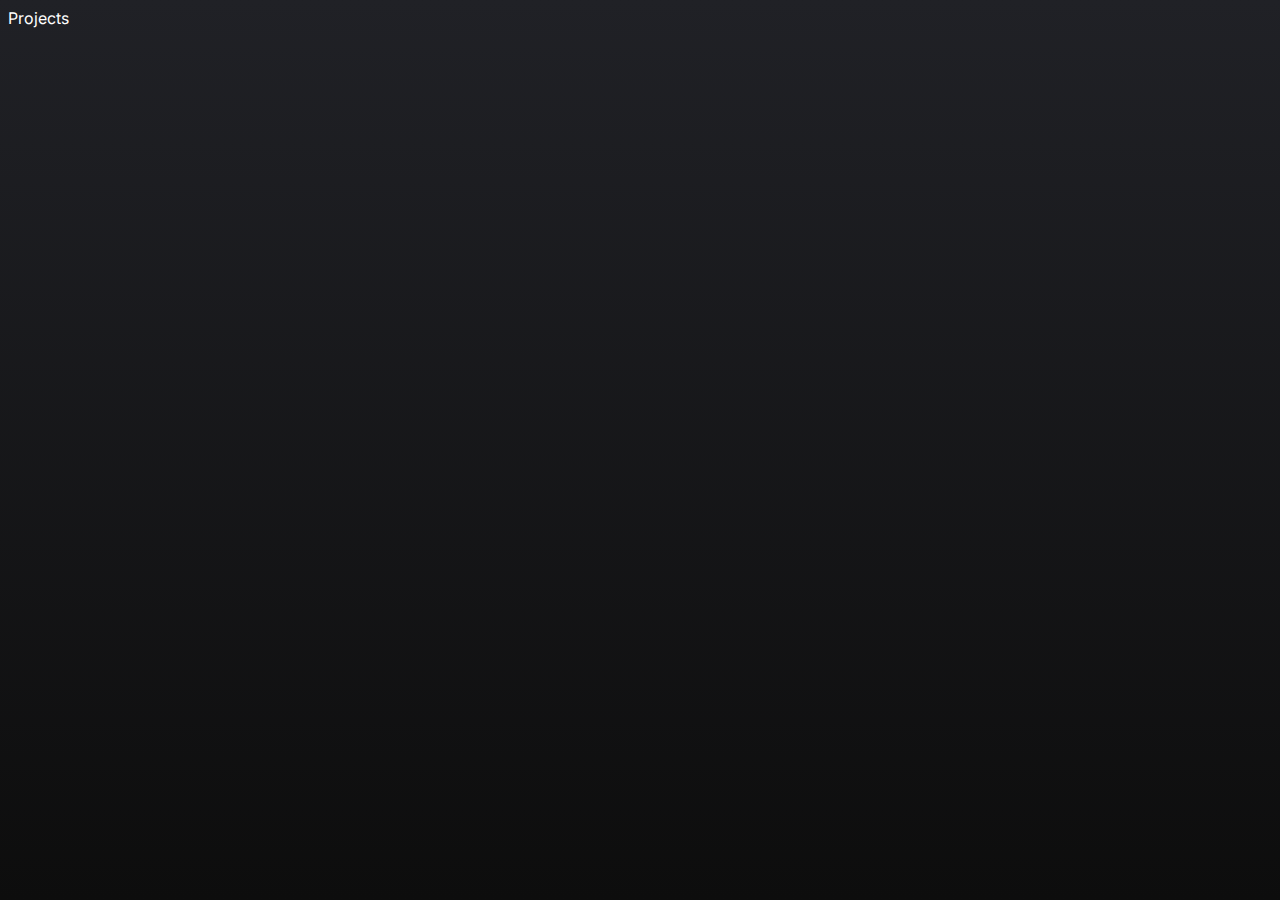
==== pages/projects.html @ bb96f9b8 ":sparkles: Add structure for the pages" ====
<html>

<head>
    <title>Pierre-Amaury Laforcade - Portfolio</title>
    <meta charset="UTF-8">
    <meta name="viewport" content="width=device-width, initial-scale=1.0">
    <meta name="description" content="Pierre-Amaury Laforcade's Portfolio">
    <meta name="keywords"
        content="portfolio, software development, programming, product management, data analysis, data science">
    <meta name="author" content="Pierre-Amaury Laforcade">

    <link rel="stylesheet" href="../css/main.css">
    <link rel="stylesheet" href="../css/projects.css">
    <link rel="icon" type="image/x-icon" href="../favicon.ico">

    <link rel="preconnect" href="https://fonts.googleapis.com">
    <link rel="preconnect" href="https://fonts.gstatic.com" crossorigin>
    <link href="https://fonts.googleapis.com/css2?family=Inter:wght@400;500;600;700&display=swap" rel="stylesheet">
</head>

<body>
    Projects
</body>

</html>
---- css/main.css ----
body {
    font-family: Inter, sans-serif;
    background: linear-gradient(#202126, #0D0D0D);
    color: #FFFFFF;
}

.main-header {
    display: flex;
    justify-content: space-between;
    align-items: center;
    margin: 0 100px;
    padding-top: 40px;
    padding-bottom: 20px;
    border-bottom: 1px solid #5D4404;
}

.main-header__name {
    color: #747474;
    font-size: 20px;
}

.main-header__row-socials {
    cursor: pointer;
    display: flex;
    align-items: center;
    gap: 14px;
    font-size: 12px;
}

.row-socials__item {
    display: flex;
    flex-direction: row;
    align-items: center;
    gap: 5px;
}

.row-socials__item:hover {
    color: #747474;
}

.main-header__row-nav {
    display: flex;
    gap: 14px;
    font-size: 12px;
}

.row-nav__item {
    cursor: pointer;
}

.row-nav__item:hover {
    color: #747474;
}
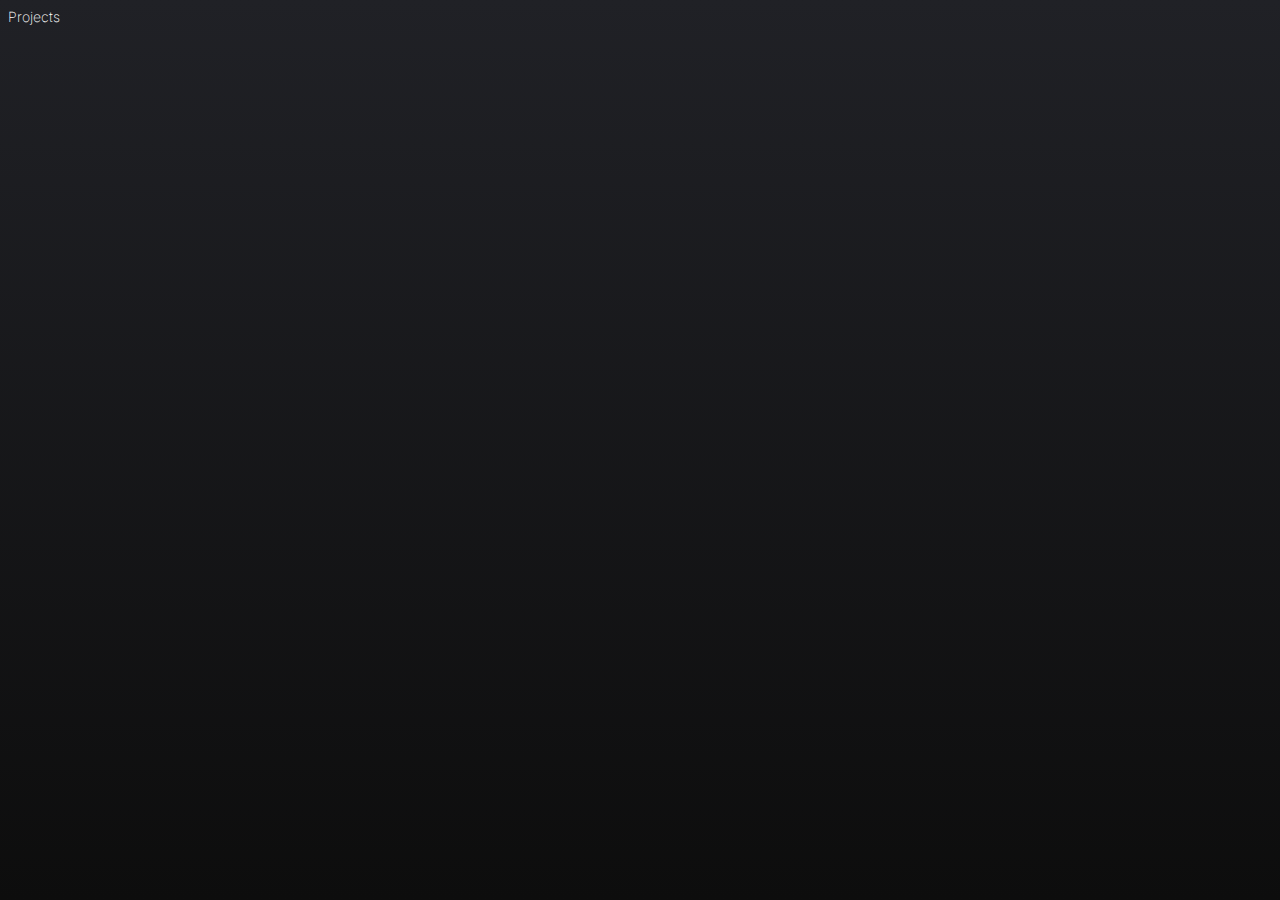
==== commit 23ba33c5: ":sparkles: Add resume page" ====
--- a/pages/projects.html
+++ b/pages/projects.html
@@ -15,7 +15,8 @@
 
     <link rel="preconnect" href="https://fonts.googleapis.com">
     <link rel="preconnect" href="https://fonts.gstatic.com" crossorigin>
-    <link href="https://fonts.googleapis.com/css2?family=Inter:wght@400;500;600;700&display=swap" rel="stylesheet">
+    <link href="https://fonts.googleapis.com/css2?family=Inter:wght@200;300;400;500;600;700&display=swap"
+        rel="stylesheet">
 </head>
 
 <body>
--- a/css/main.css
+++ b/css/main.css
@@ -2,6 +2,8 @@
     font-family: Inter, sans-serif;
     background: linear-gradient(#202126, #0D0D0D);
     color: #FFFFFF;
+    font-weight: 200;
+    font-size: 14px;
 }
 
 .main-header {
@@ -14,9 +16,16 @@
     border-bottom: 1px solid #5D4404;
 }
 
+main {
+    margin-top: 110px;
+    ;
+}
+
 .main-header__name {
     color: #747474;
     font-size: 20px;
+    font-weight: 500;
+    cursor: pointer;
 }
 
 .main-header__row-socials {
@@ -50,4 +59,4 @@
 
 .row-nav__item:hover {
     color: #747474;
-}
+}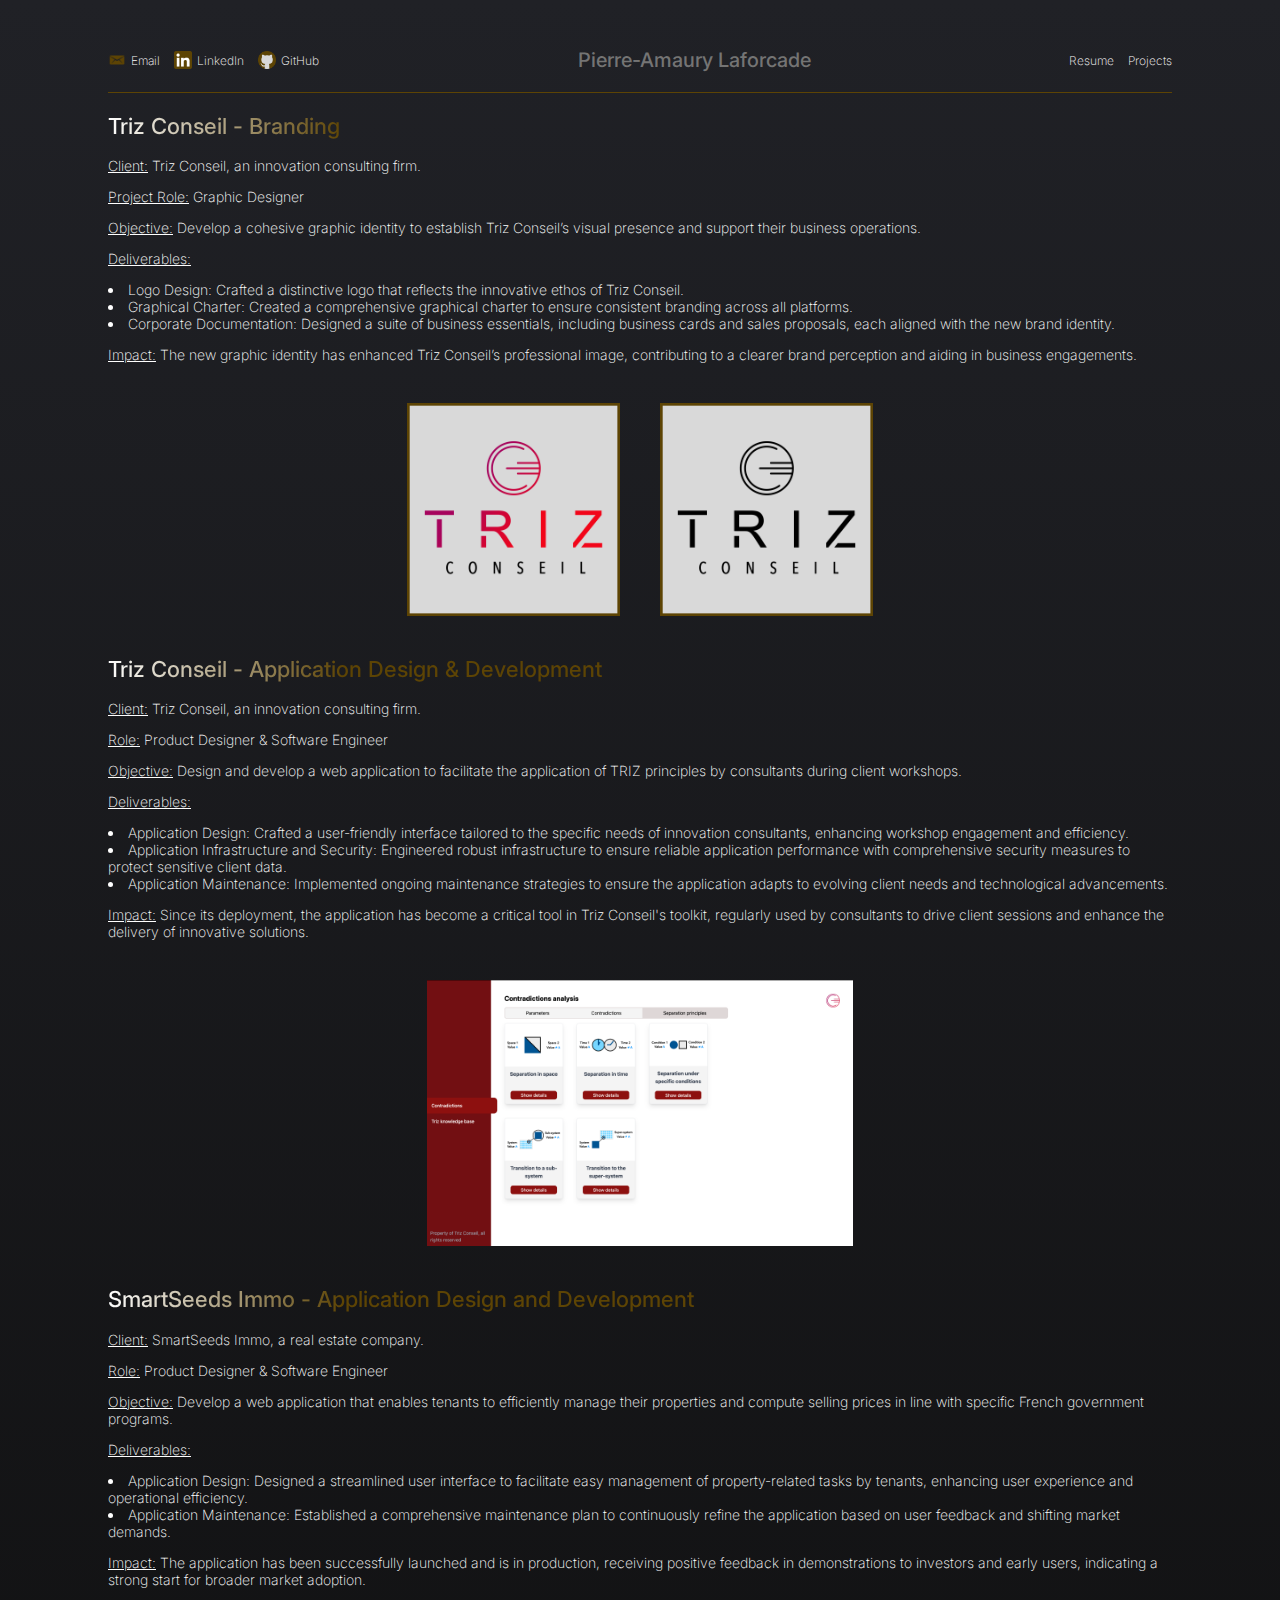
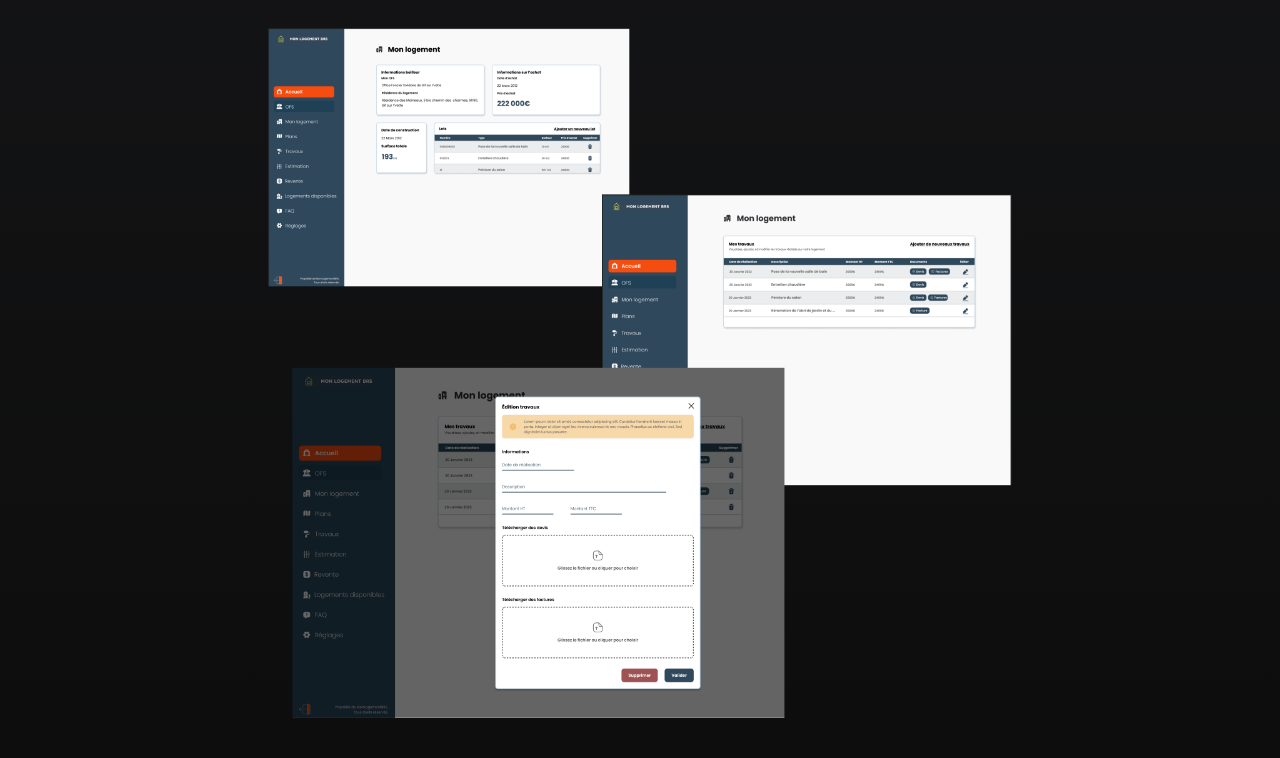
==== commit 93b03278: ":sparkles: Create projects page" ====
--- a/pages/projects.html
+++ b/pages/projects.html
@@ -17,10 +17,108 @@
     <link rel="preconnect" href="https://fonts.gstatic.com" crossorigin>
     <link href="https://fonts.googleapis.com/css2?family=Inter:wght@200;300;400;500;600;700&display=swap"
         rel="stylesheet">
+
+    <script src="../js/navbar.js" defer></script>
 </head>
 
 <body>
-    Projects
+    <main-navbar></main-navbar>
+
+    <main class="projects-main">
+        <h2 class="projects-main__title">Triz Conseil - Branding</h2>
+        <p>
+        <p><u>Client:</u> Triz Conseil, an innovation consulting firm.</p>
+
+        <p><u>Project Role:</u> Graphic Designer</p>
+
+        <p><u>Objective:</u> Develop a cohesive graphic identity to establish Triz Conseil’s visual presence and
+            support
+            their
+            business operations.</p>
+
+        <p><u>Deliverables:</u>
+            <li>Logo Design: Crafted a distinctive logo that reflects the innovative ethos of Triz Conseil.</li>
+            <li>Graphical Charter: Created a comprehensive graphical charter to ensure consistent branding across all
+                platforms.</li>
+            <li>Corporate Documentation: Designed a suite of business essentials, including business cards and sales
+                proposals, each aligned with the new brand identity.</li>
+
+        </p>
+        <p><u>Impact:</u> The new graphic identity has enhanced Triz Conseil’s professional image, contributing to a
+            clearer
+            brand perception and aiding in business engagements.
+        </p>
+
+        </p>
+
+        <div class="projects-main__example-container">
+            <img class="example-container__img" src="../assets/images/project_tc_1.png" alt="Triz Conseil">
+            <img class="example-container__img" src="../assets/images/project_tc_2.png" alt="Triz Conseil">
+        </div>
+
+
+        <h2 class="projects-main__title">Triz Conseil - Application Design & Development</h2>
+
+        <p>
+        <p><u>Client:</u> Triz Conseil, an innovation consulting firm.</p>
+
+        <p><u>Role:</u> Product Designer & Software Engineer</p>
+
+        <p><u>Objective:</u> Design and develop a web application to facilitate the application of TRIZ principles by
+            consultants during client workshops.</p>
+
+        <p><u>Deliverables:</u>
+            <li>Application Design: Crafted a user-friendly interface tailored to the specific needs of innovation
+                consultants, enhancing workshop engagement and efficiency.</li>
+            <li>Application Infrastructure and Security: Engineered robust infrastructure to ensure reliable application
+                performance with comprehensive security measures to protect sensitive client data.</li>
+            <li>Application Maintenance: Implemented ongoing maintenance strategies to ensure the application adapts to
+                evolving client needs and technological advancements.</li>
+
+        </p>
+        <p><u>Impact:</u> Since its deployment, the application has become a critical tool in Triz Conseil's toolkit,
+            regularly used by consultants to drive client sessions and enhance the delivery of innovative solutions.
+        </p>
+
+        </p>
+
+
+        <div class="projects-main__example-container">
+            <img class="example-container__img--large" src="../assets/images/project_tc_3.png" alt="Triz Conseil">
+        </div>
+
+
+        <h2 class="projects-main__title">SmartSeeds Immo - Application Design and Development</h2>
+
+        <p>
+        <p><u>Client:</u> SmartSeeds Immo, a real estate company.</p>
+
+        <p><u>Role:</u> Product Designer & Software Engineer</p>
+
+        <p><u>Objective:</u> Develop a web application that enables tenants to efficiently manage their properties and
+            compute selling prices in line with specific French government programs. <br>
+
+        <p><u>Deliverables:</u>
+            <li>Application Design: Designed a streamlined user interface to facilitate easy management of
+                property-related
+                tasks by tenants, enhancing user experience and operational efficiency.</li>
+            <li>Application Maintenance: Established a comprehensive maintenance plan to continuously refine the
+                application
+                based on user feedback and shifting market demands.</li>
+
+        <p><u>Impact:</u> The application has been successfully launched and is in production, receiving positive
+            feedback
+            in
+            demonstrations to investors and early users, indicating a strong start for broader market adoption.
+        </p>
+
+
+        <div class="projects-main__example-container">
+            <img class="example-container__img--xlarge" src="../assets/images/project_smartseeds_1.png"
+                alt="SmartSeeds Immo">
+        </div>
+
+    </main>
 </body>
 
 </html>--- a/css/projects.css
+++ b/css/projects.css
@@ -0,0 +1,30 @@
+.projects-main {
+    margin: 20px 100px;
+}
+
+.projects-main__title {
+    font-size: 22px;
+    font-weight: 500;
+    background-image: linear-gradient(to right, #FFFFFF 0%, #5D4404 22%);
+    color: transparent;
+    background-clip: text;
+}
+
+.projects-main__example-container {
+    display: flex;
+    margin: 40px 0;
+    justify-content: center;
+    gap: 40px;
+}
+
+.example-container__img {
+    width: 20%;
+}
+
+.example-container__img--large {
+    width: 40%;
+}
+
+.example-container__img--xlarge {
+    width: 70%;
+}